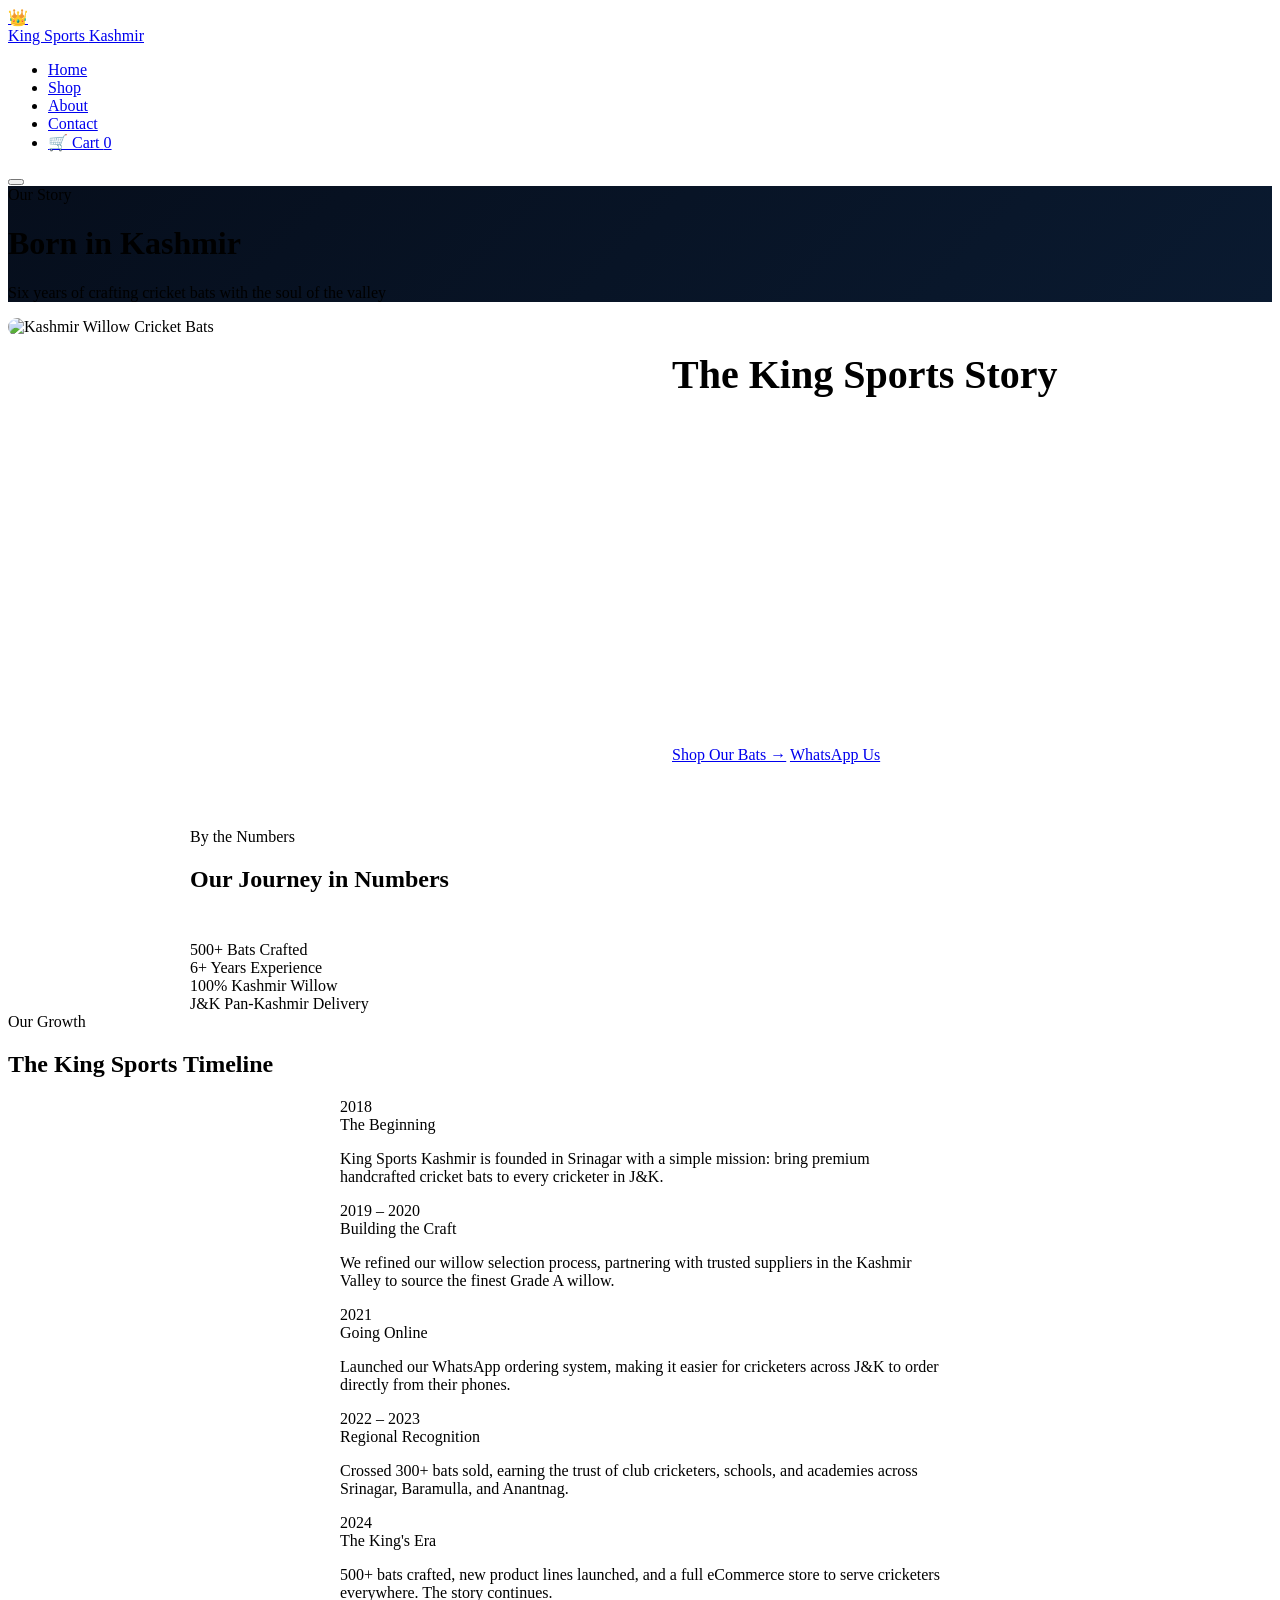
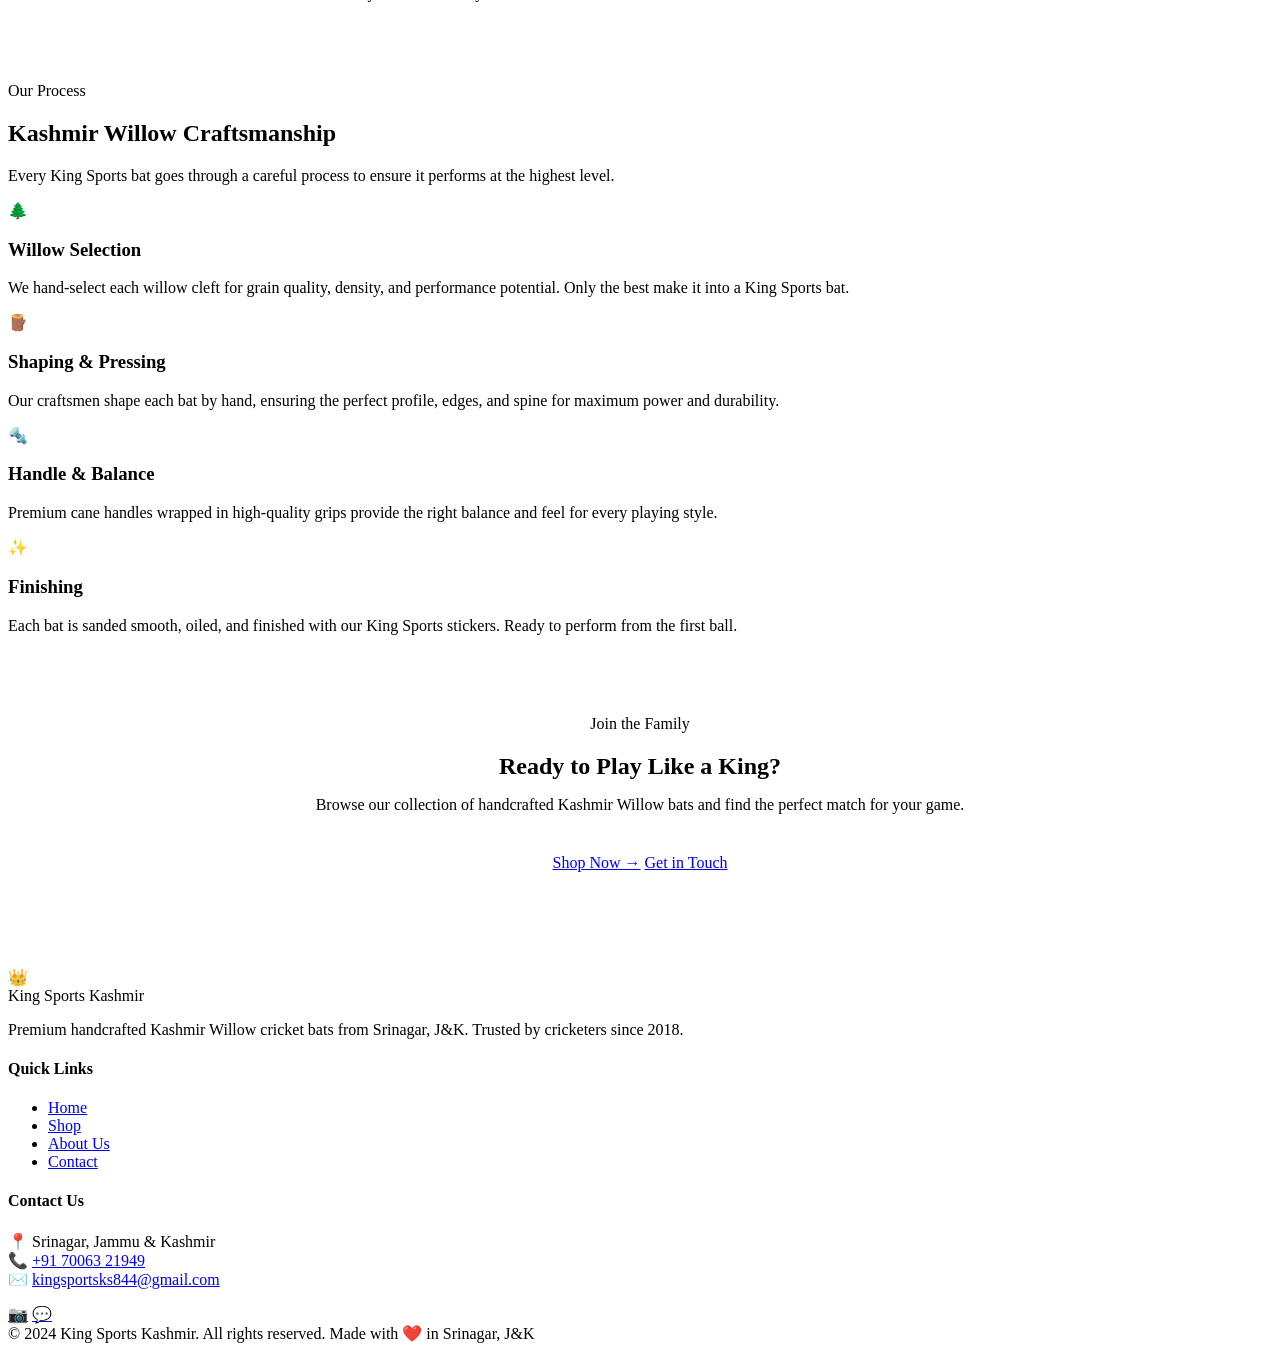
==== about.html @ 812e4dcb "Add files via upload" ====
<!DOCTYPE html>
<html lang="en">
<head>
  <meta charset="UTF-8">
  <meta name="viewport" content="width=device-width, initial-scale=1.0">
  <title>About Us – King Sports Kashmir | Our Story Since 2018</title>
  <meta name="description" content="The story of King Sports Kashmir – crafting premium Kashmir Willow cricket bats from Srinagar since 2018. Learn about our heritage, craftsmanship and passion.">
  <meta name="keywords" content="King Sports Kashmir story, Kashmir willow cricket bats, Srinagar cricket brand, cricket bat manufacturer J&K">
  <link rel="stylesheet" href="css/style.css">
  <style>
    .about-grid {
      display: grid;
      grid-template-columns: 1fr 1fr;
      gap: 4rem;
      align-items: start;
    }
    .about-image {
      border-radius: 20px;
      overflow: hidden;
      position: relative;
    }
    .about-image img {
      width: 100%;
      height: 450px;
      object-fit: cover;
    }
    .about-image-badge {
      position: absolute;
      bottom: 2rem; left: 2rem;
      background: rgba(11,22,40,0.92);
      border: 1px solid var(--border);
      border-radius: 12px;
      padding: 1rem 1.5rem;
      backdrop-filter: blur(10px);
    }
    .about-text h2 {
      font-family: 'Playfair Display', serif;
      font-size: 2.5rem;
      font-weight: 700;
      line-height: 1.2;
      margin-bottom: 1.5rem;
    }
    .about-text p {
      color: rgba(255,255,255,0.75);
      line-height: 1.8;
      font-size: 0.97rem;
      margin-bottom: 1.25rem;
    }
    @media (max-width: 768px) {
      .about-grid { grid-template-columns: 1fr; gap: 2rem; }
      .about-image img { height: 280px; }
    }
  </style>
  <script type="application/ld+json">
  {"@context":"https://schema.org","@type":"Organization","name":"King Sports Kashmir","foundingDate":"2018","address":{"@type":"PostalAddress","addressLocality":"Srinagar","addressRegion":"Jammu & Kashmir","addressCountry":"IN"},"telephone":"+917006321949","email":"kingsportsks844@gmail.com","sameAs":["https://instagram.com/kingsports_ks"]}
  </script>
</head>
<body>

<nav class="navbar scrolled">
  <a href="index.html" class="nav-brand">
    <div class="brand-crown">👑</div>
    <div class="brand-name">King Sports <span>Kashmir</span></div>
  </a>
  <ul class="nav-links" id="navLinks">
    <li><a href="index.html">Home</a></li>
    <li><a href="shop.html">Shop</a></li>
    <li><a href="about.html" class="active">About</a></li>
    <li><a href="contact.html">Contact</a></li>
    <li><a href="cart.html" class="nav-cart">🛒 Cart <span class="cart-count" id="cartCount">0</span></a></li>
  </ul>
  <button class="menu-toggle" id="menuToggle"><span></span><span></span><span></span></button>
</nav>

<div class="page-hero" style="background: linear-gradient(135deg, #060e1c, #0a1a30)">
  <span class="section-label">Our Story</span>
  <h1>Born in <span style="color:var(--gold)">Kashmir</span></h1>
  <p>Six years of crafting cricket bats with the soul of the valley</p>
</div>

<!-- MAIN STORY -->
<section class="section">
  <div class="about-grid">
    <div class="about-image">
      <img src="https://images.unsplash.com/photo-1540747913346-19e32dc3e97e?w=800&q=80" alt="Kashmir Willow Cricket Bats">
      <div class="about-image-badge">
        <span class="hero-stat-num" style="font-family:'Playfair Display',serif;font-size:1.6rem;color:var(--gold);display:block">2018</span>
        <span style="font-size:0.78rem;color:var(--muted);text-transform:uppercase;letter-spacing:0.05em">Est. in Srinagar</span>
      </div>
    </div>
    <div class="about-text">
      <h2>The <span style="color:var(--gold)">King Sports</span> Story</h2>
      <p>King Sports Kashmir was born in 2018 in the heart of Srinagar, Jammu & Kashmir. What started as a passion for cricket and a deep respect for Kashmir's rich willow tradition has grown into one of the most trusted cricket bat brands in the region.</p>
      <p>Our founder, growing up in Srinagar, watched the valley's legendary willow craftsmen pour their skill into every bat. That heritage inspired King Sports Kashmir — a brand that honors the artistry of Kashmir while delivering bats that perform at the highest level.</p>
      <p>We believe every cricketer, from the gully to the ground, deserves a bat that feels alive in their hands. That's why we source only the finest Kashmir Willow, shape it with traditional techniques, and finish each bat with meticulous care.</p>
      <div class="hero-actions" style="margin-top:2rem">
        <a href="shop.html" class="btn-primary">Shop Our Bats →</a>
        <a href="https://wa.me/917006321949" target="_blank" class="btn-outline">WhatsApp Us</a>
      </div>
    </div>
  </div>
</section>

<!-- STATS -->
<div class="section-divider">
  <div style="max-width:900px;margin:0 auto;padding:4rem 2rem 0">
    <div class="section-header" style="margin-bottom:3rem">
      <span class="section-label">By the Numbers</span>
      <h2 class="section-title">Our Journey in Numbers</h2>
    </div>
    <div class="stats-row">
      <div class="stat-box">
        <span class="stat-num">500+</span>
        <span class="stat-label">Bats Crafted</span>
      </div>
      <div class="stat-box">
        <span class="stat-num">6+</span>
        <span class="stat-label">Years Experience</span>
      </div>
      <div class="stat-box">
        <span class="stat-num">100%</span>
        <span class="stat-label">Kashmir Willow</span>
      </div>
      <div class="stat-box">
        <span class="stat-num">J&K</span>
        <span class="stat-label">Pan-Kashmir Delivery</span>
      </div>
    </div>
  </div>
</div>

<!-- TIMELINE -->
<section class="section">
  <div class="section-header">
    <span class="section-label">Our Growth</span>
    <h2 class="section-title">The King Sports Timeline</h2>
  </div>
  <div style="max-width:600px; margin:0 auto">
    <div class="timeline">
      <div class="timeline-item">
        <div class="timeline-dot"></div>
        <div class="timeline-year">2018</div>
        <div class="timeline-title">The Beginning</div>
        <p class="timeline-text">King Sports Kashmir is founded in Srinagar with a simple mission: bring premium handcrafted cricket bats to every cricketer in J&K.</p>
      </div>
      <div class="timeline-item">
        <div class="timeline-dot"></div>
        <div class="timeline-year">2019 – 2020</div>
        <div class="timeline-title">Building the Craft</div>
        <p class="timeline-text">We refined our willow selection process, partnering with trusted suppliers in the Kashmir Valley to source the finest Grade A willow.</p>
      </div>
      <div class="timeline-item">
        <div class="timeline-dot"></div>
        <div class="timeline-year">2021</div>
        <div class="timeline-title">Going Online</div>
        <p class="timeline-text">Launched our WhatsApp ordering system, making it easier for cricketers across J&K to order directly from their phones.</p>
      </div>
      <div class="timeline-item">
        <div class="timeline-dot"></div>
        <div class="timeline-year">2022 – 2023</div>
        <div class="timeline-title">Regional Recognition</div>
        <p class="timeline-text">Crossed 300+ bats sold, earning the trust of club cricketers, schools, and academies across Srinagar, Baramulla, and Anantnag.</p>
      </div>
      <div class="timeline-item">
        <div class="timeline-dot"></div>
        <div class="timeline-year">2024</div>
        <div class="timeline-title">The King's Era</div>
        <p class="timeline-text">500+ bats crafted, new product lines launched, and a full eCommerce store to serve cricketers everywhere. The story continues.</p>
      </div>
    </div>
  </div>
</section>

<!-- CRAFTSMANSHIP -->
<div class="section-divider">
  <div class="section" style="padding-top:4rem;padding-bottom:4rem">
    <div class="section-header">
      <span class="section-label">Our Process</span>
      <h2 class="section-title">Kashmir Willow Craftsmanship</h2>
      <p class="section-desc">Every King Sports bat goes through a careful process to ensure it performs at the highest level.</p>
    </div>
    <div class="features-grid">
      <div class="feature-card">
        <div class="feature-icon">🌲</div>
        <h3 class="feature-title">Willow Selection</h3>
        <p class="feature-text">We hand-select each willow cleft for grain quality, density, and performance potential. Only the best make it into a King Sports bat.</p>
      </div>
      <div class="feature-card">
        <div class="feature-icon">🪵</div>
        <h3 class="feature-title">Shaping & Pressing</h3>
        <p class="feature-text">Our craftsmen shape each bat by hand, ensuring the perfect profile, edges, and spine for maximum power and durability.</p>
      </div>
      <div class="feature-card">
        <div class="feature-icon">🔩</div>
        <h3 class="feature-title">Handle & Balance</h3>
        <p class="feature-text">Premium cane handles wrapped in high-quality grips provide the right balance and feel for every playing style.</p>
      </div>
      <div class="feature-card">
        <div class="feature-icon">✨</div>
        <h3 class="feature-title">Finishing</h3>
        <p class="feature-text">Each bat is sanded smooth, oiled, and finished with our King Sports stickers. Ready to perform from the first ball.</p>
      </div>
    </div>
  </div>
</div>

<!-- CTA -->
<section class="section" style="text-align:center;padding-bottom:6rem">
  <span class="section-label">Join the Family</span>
  <h2 class="section-title" style="margin-bottom:1rem">Ready to Play Like a King?</h2>
  <p class="section-desc" style="margin-bottom:2.5rem">Browse our collection of handcrafted Kashmir Willow bats and find the perfect match for your game.</p>
  <div class="hero-actions" style="justify-content:center">
    <a href="shop.html" class="btn-primary">Shop Now →</a>
    <a href="contact.html" class="btn-outline">Get in Touch</a>
  </div>
</section>

<footer>
  <div class="footer-grid">
    <div>
      <div class="nav-brand"><div class="brand-crown">👑</div><div class="brand-name">King Sports <span>Kashmir</span></div></div>
      <p class="footer-brand-desc">Premium handcrafted Kashmir Willow cricket bats from Srinagar, J&K. Trusted by cricketers since 2018.</p>
    </div>
    <div>
      <h4 class="footer-heading">Quick Links</h4>
      <ul class="footer-links">
        <li><a href="index.html">Home</a></li>
        <li><a href="shop.html">Shop</a></li>
        <li><a href="about.html">About Us</a></li>
        <li><a href="contact.html">Contact</a></li>
      </ul>
    </div>
    <div>
      <h4 class="footer-heading">Contact Us</h4>
      <div class="footer-contact-item">📍 Srinagar, Jammu & Kashmir</div>
      <div class="footer-contact-item">📞 <a href="tel:+917006321949">+91 70063 21949</a></div>
      <div class="footer-contact-item">✉️ <a href="mailto:kingsportsks844@gmail.com">kingsportsks844@gmail.com</a></div>
      <div class="footer-social" style="margin-top:1rem">
        <a href="https://instagram.com/kingsports_ks" target="_blank" class="social-link">📷</a>
        <a href="https://wa.me/917006321949" target="_blank" class="social-link">💬</a>
      </div>
    </div>
  </div>
  <div class="footer-bottom">
    <span>© 2024 King Sports Kashmir. All rights reserved.</span>
    <span>Made with ❤️ in Srinagar, J&K</span>
  </div>
</footer>

<script type="module">
import { updateCartCount } from './js/utils.js';
updateCartCount();
document.getElementById('menuToggle')?.addEventListener('click', () => {
  document.getElementById('navLinks')?.classList.toggle('open');
});
window.addEventListener('scroll', () => {
  document.querySelector('.navbar')?.classList.toggle('scrolled', window.scrollY > 50);
});
</script>
</body>
</html>
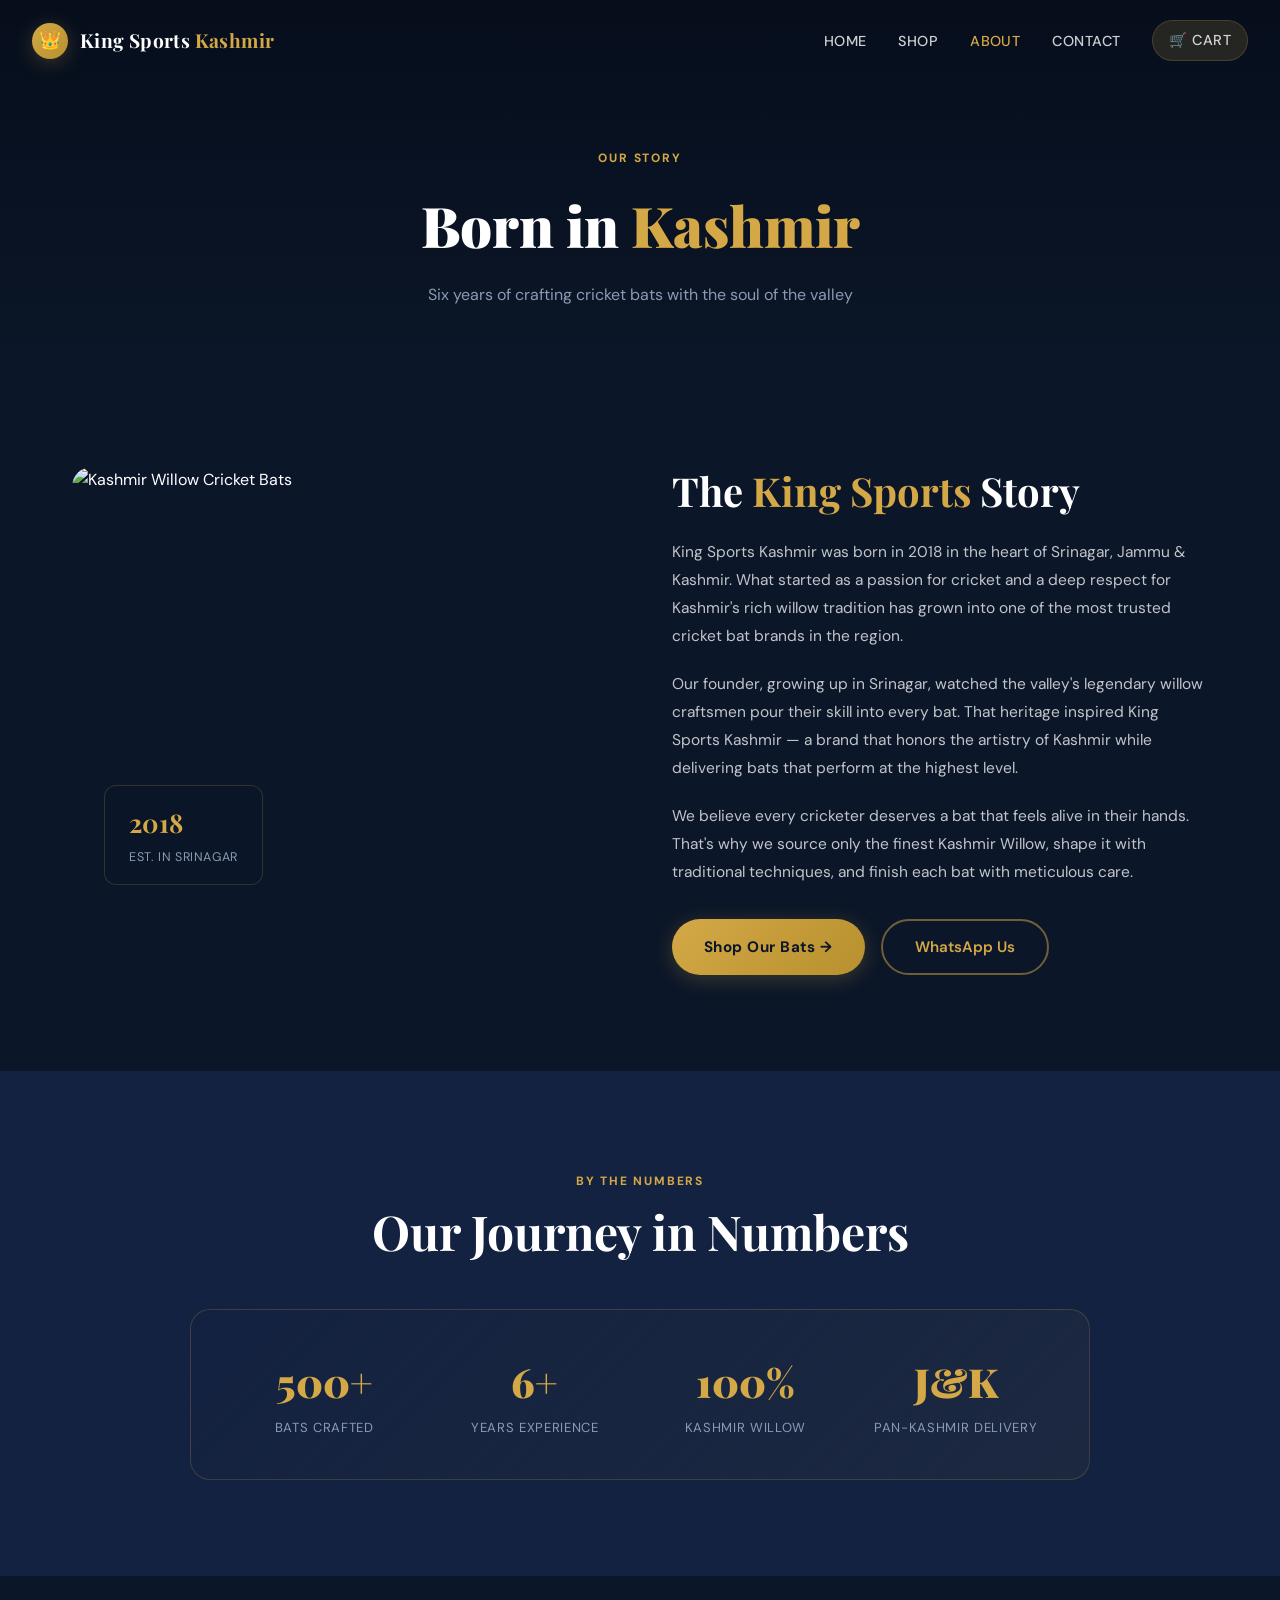
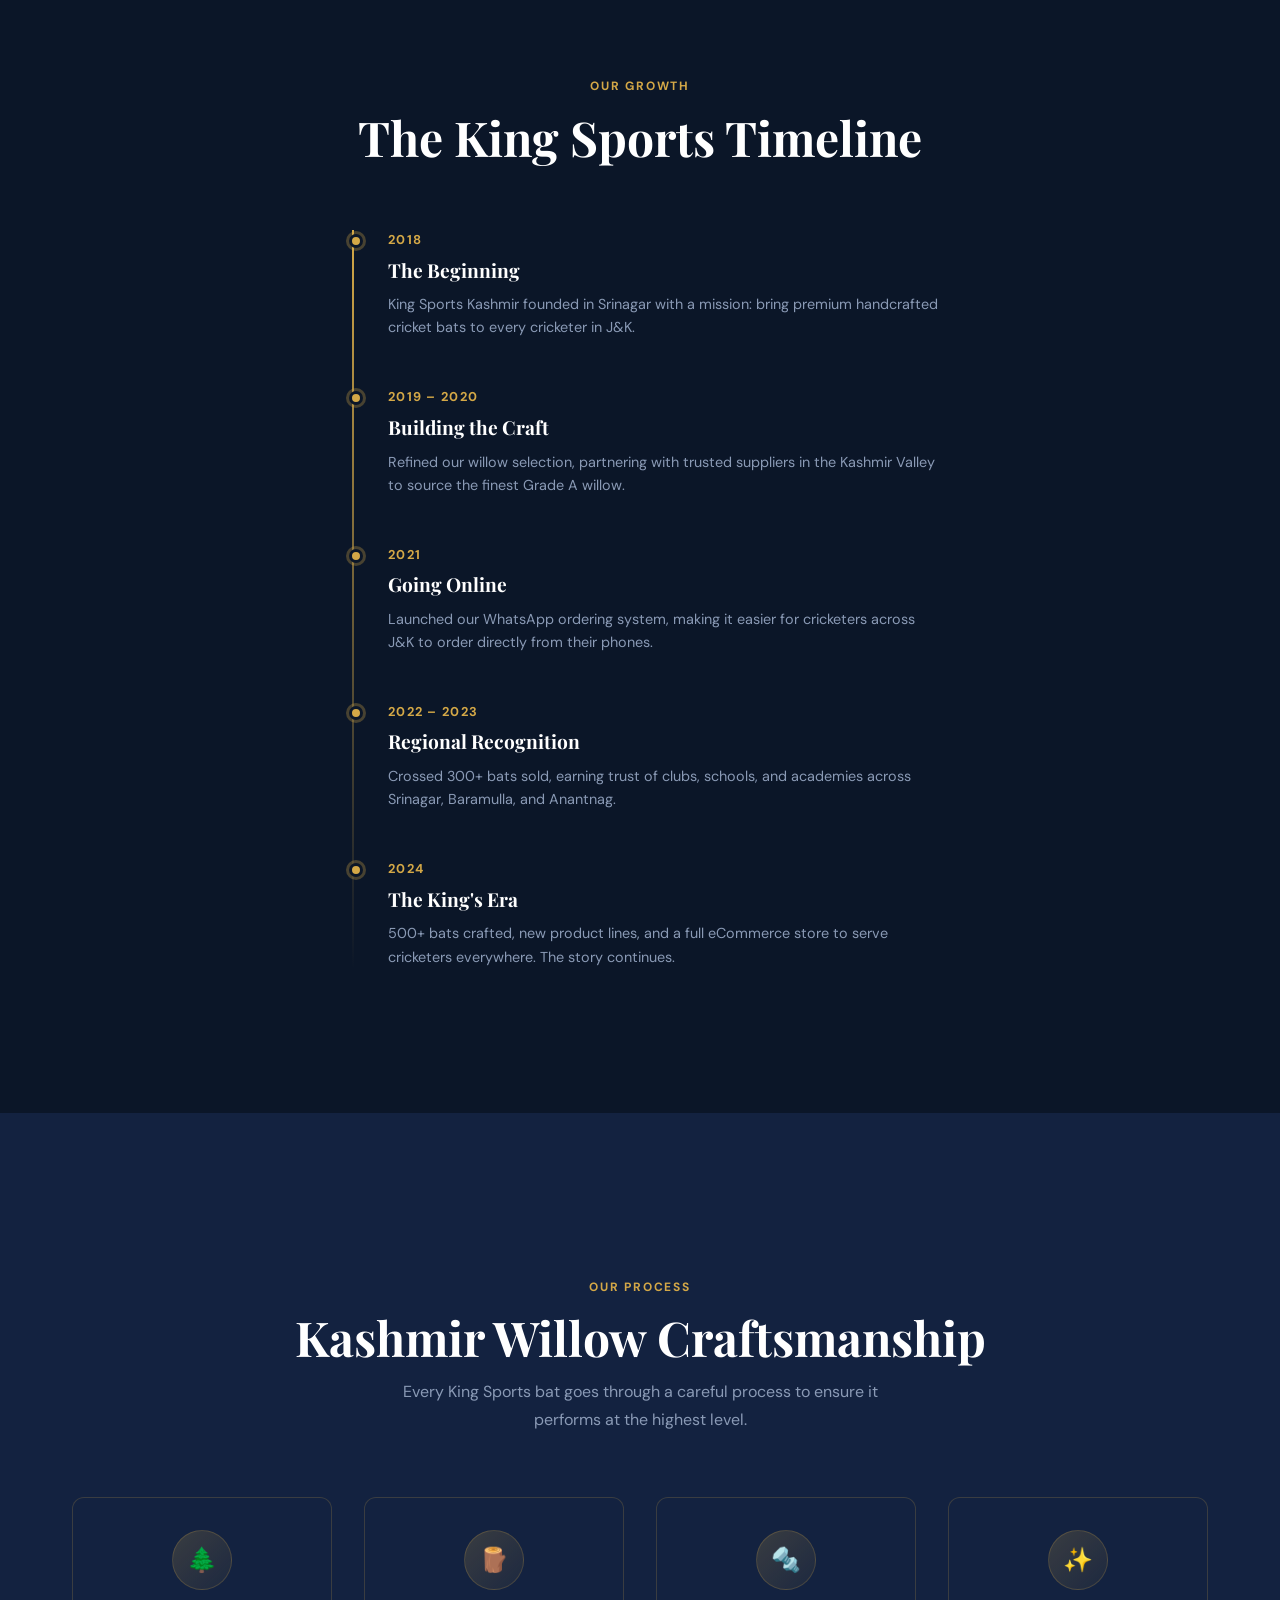
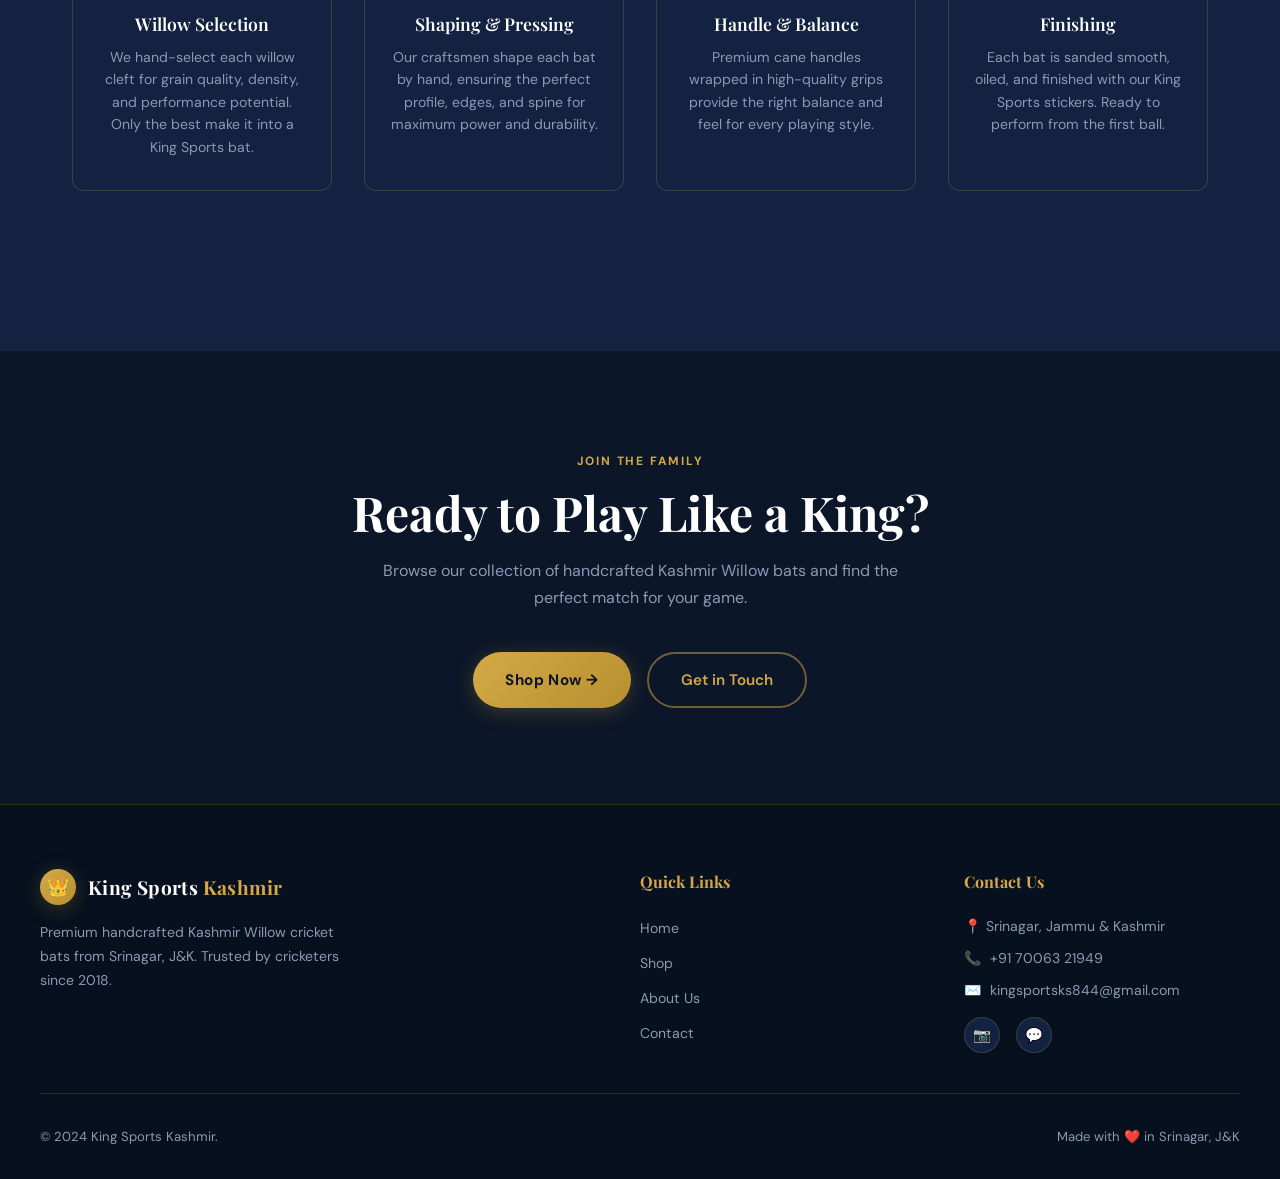
==== commit b73cd3b7: "Add files via upload" ====
--- a/about.html
+++ b/about.html
@@ -1,63 +1,16 @@
 <!DOCTYPE html>
 <html lang="en">
 <head>
-  <meta charset="UTF-8">
-  <meta name="viewport" content="width=device-width, initial-scale=1.0">
-  <title>About Us – King Sports Kashmir | Our Story Since 2018</title>
-  <meta name="description" content="The story of King Sports Kashmir – crafting premium Kashmir Willow cricket bats from Srinagar since 2018. Learn about our heritage, craftsmanship and passion.">
-  <meta name="keywords" content="King Sports Kashmir story, Kashmir willow cricket bats, Srinagar cricket brand, cricket bat manufacturer J&K">
-  <link rel="stylesheet" href="css/style.css">
-  <style>
-    .about-grid {
-      display: grid;
-      grid-template-columns: 1fr 1fr;
-      gap: 4rem;
-      align-items: start;
-    }
-    .about-image {
-      border-radius: 20px;
-      overflow: hidden;
-      position: relative;
-    }
-    .about-image img {
-      width: 100%;
-      height: 450px;
-      object-fit: cover;
-    }
-    .about-image-badge {
-      position: absolute;
-      bottom: 2rem; left: 2rem;
-      background: rgba(11,22,40,0.92);
-      border: 1px solid var(--border);
-      border-radius: 12px;
-      padding: 1rem 1.5rem;
-      backdrop-filter: blur(10px);
-    }
-    .about-text h2 {
-      font-family: 'Playfair Display', serif;
-      font-size: 2.5rem;
-      font-weight: 700;
-      line-height: 1.2;
-      margin-bottom: 1.5rem;
-    }
-    .about-text p {
-      color: rgba(255,255,255,0.75);
-      line-height: 1.8;
-      font-size: 0.97rem;
-      margin-bottom: 1.25rem;
-    }
-    @media (max-width: 768px) {
-      .about-grid { grid-template-columns: 1fr; gap: 2rem; }
-      .about-image img { height: 280px; }
-    }
-  </style>
-  <script type="application/ld+json">
-  {"@context":"https://schema.org","@type":"Organization","name":"King Sports Kashmir","foundingDate":"2018","address":{"@type":"PostalAddress","addressLocality":"Srinagar","addressRegion":"Jammu & Kashmir","addressCountry":"IN"},"telephone":"+917006321949","email":"kingsportsks844@gmail.com","sameAs":["https://instagram.com/kingsports_ks"]}
-  </script>
+<meta charset="UTF-8">
+<meta name="viewport" content="width=device-width,initial-scale=1.0">
+<title>About Us – King Sports Kashmir | Our Story Since 2018</title>
+<meta name="description" content="The story of King Sports Kashmir – crafting premium Kashmir Willow cricket bats from Srinagar since 2018.">
+<meta name="keywords" content="King Sports Kashmir story, Kashmir willow cricket bats, Srinagar cricket brand">
+<link rel="stylesheet" href="style.css">
 </head>
 <body>
 
-<nav class="navbar scrolled">
+<nav class="navbar scrolled" id="navbar">
   <a href="index.html" class="nav-brand">
     <div class="brand-crown">👑</div>
     <div class="brand-name">King Sports <span>Kashmir</span></div>
@@ -67,12 +20,12 @@
     <li><a href="shop.html">Shop</a></li>
     <li><a href="about.html" class="active">About</a></li>
     <li><a href="contact.html">Contact</a></li>
-    <li><a href="cart.html" class="nav-cart">🛒 Cart <span class="cart-count" id="cartCount">0</span></a></li>
+    <li><a href="cart.html" class="nav-cart">🛒 Cart<span class="cart-count" id="cartCount"></span></a></li>
   </ul>
   <button class="menu-toggle" id="menuToggle"><span></span><span></span><span></span></button>
 </nav>
 
-<div class="page-hero" style="background: linear-gradient(135deg, #060e1c, #0a1a30)">
+<div class="page-hero">
   <span class="section-label">Our Story</span>
   <h1>Born in <span style="color:var(--gold)">Kashmir</span></h1>
   <p>Six years of crafting cricket bats with the soul of the valley</p>
@@ -83,16 +36,16 @@
   <div class="about-grid">
     <div class="about-image">
       <img src="https://images.unsplash.com/photo-1540747913346-19e32dc3e97e?w=800&q=80" alt="Kashmir Willow Cricket Bats">
-      <div class="about-image-badge">
-        <span class="hero-stat-num" style="font-family:'Playfair Display',serif;font-size:1.6rem;color:var(--gold);display:block">2018</span>
-        <span style="font-size:0.78rem;color:var(--muted);text-transform:uppercase;letter-spacing:0.05em">Est. in Srinagar</span>
+      <div style="position:absolute;bottom:2rem;left:2rem;background:rgba(11,22,40,.92);border:1px solid var(--border);border-radius:12px;padding:1rem 1.5rem;backdrop-filter:blur(10px)">
+        <span style="font-family:'Playfair Display',serif;font-size:1.6rem;color:var(--gold);display:block;font-weight:700">2018</span>
+        <span style="font-size:.78rem;color:var(--muted);text-transform:uppercase;letter-spacing:.05em">Est. in Srinagar</span>
       </div>
     </div>
     <div class="about-text">
       <h2>The <span style="color:var(--gold)">King Sports</span> Story</h2>
       <p>King Sports Kashmir was born in 2018 in the heart of Srinagar, Jammu & Kashmir. What started as a passion for cricket and a deep respect for Kashmir's rich willow tradition has grown into one of the most trusted cricket bat brands in the region.</p>
       <p>Our founder, growing up in Srinagar, watched the valley's legendary willow craftsmen pour their skill into every bat. That heritage inspired King Sports Kashmir — a brand that honors the artistry of Kashmir while delivering bats that perform at the highest level.</p>
-      <p>We believe every cricketer, from the gully to the ground, deserves a bat that feels alive in their hands. That's why we source only the finest Kashmir Willow, shape it with traditional techniques, and finish each bat with meticulous care.</p>
+      <p>We believe every cricketer deserves a bat that feels alive in their hands. That's why we source only the finest Kashmir Willow, shape it with traditional techniques, and finish each bat with meticulous care.</p>
       <div class="hero-actions" style="margin-top:2rem">
         <a href="shop.html" class="btn-primary">Shop Our Bats →</a>
         <a href="https://wa.me/917006321949" target="_blank" class="btn-outline">WhatsApp Us</a>
@@ -103,103 +56,40 @@
 
 <!-- STATS -->
 <div class="section-divider">
-  <div style="max-width:900px;margin:0 auto;padding:4rem 2rem 0">
-    <div class="section-header" style="margin-bottom:3rem">
-      <span class="section-label">By the Numbers</span>
-      <h2 class="section-title">Our Journey in Numbers</h2>
-    </div>
+  <div style="max-width:900px;margin:0 auto">
+    <div class="section-header" style="margin-bottom:3rem"><span class="section-label">By the Numbers</span><h2 class="section-title">Our Journey in Numbers</h2></div>
     <div class="stats-row">
-      <div class="stat-box">
-        <span class="stat-num">500+</span>
-        <span class="stat-label">Bats Crafted</span>
-      </div>
-      <div class="stat-box">
-        <span class="stat-num">6+</span>
-        <span class="stat-label">Years Experience</span>
-      </div>
-      <div class="stat-box">
-        <span class="stat-num">100%</span>
-        <span class="stat-label">Kashmir Willow</span>
-      </div>
-      <div class="stat-box">
-        <span class="stat-num">J&K</span>
-        <span class="stat-label">Pan-Kashmir Delivery</span>
-      </div>
+      <div class="stat-box"><span class="stat-num">500+</span><span class="stat-label">Bats Crafted</span></div>
+      <div class="stat-box"><span class="stat-num">6+</span><span class="stat-label">Years Experience</span></div>
+      <div class="stat-box"><span class="stat-num">100%</span><span class="stat-label">Kashmir Willow</span></div>
+      <div class="stat-box"><span class="stat-num">J&K</span><span class="stat-label">Pan-Kashmir Delivery</span></div>
     </div>
   </div>
 </div>
 
 <!-- TIMELINE -->
 <section class="section">
-  <div class="section-header">
-    <span class="section-label">Our Growth</span>
-    <h2 class="section-title">The King Sports Timeline</h2>
-  </div>
-  <div style="max-width:600px; margin:0 auto">
+  <div class="section-header"><span class="section-label">Our Growth</span><h2 class="section-title">The King Sports Timeline</h2></div>
+  <div style="max-width:600px;margin:0 auto">
     <div class="timeline">
-      <div class="timeline-item">
-        <div class="timeline-dot"></div>
-        <div class="timeline-year">2018</div>
-        <div class="timeline-title">The Beginning</div>
-        <p class="timeline-text">King Sports Kashmir is founded in Srinagar with a simple mission: bring premium handcrafted cricket bats to every cricketer in J&K.</p>
-      </div>
-      <div class="timeline-item">
-        <div class="timeline-dot"></div>
-        <div class="timeline-year">2019 – 2020</div>
-        <div class="timeline-title">Building the Craft</div>
-        <p class="timeline-text">We refined our willow selection process, partnering with trusted suppliers in the Kashmir Valley to source the finest Grade A willow.</p>
-      </div>
-      <div class="timeline-item">
-        <div class="timeline-dot"></div>
-        <div class="timeline-year">2021</div>
-        <div class="timeline-title">Going Online</div>
-        <p class="timeline-text">Launched our WhatsApp ordering system, making it easier for cricketers across J&K to order directly from their phones.</p>
-      </div>
-      <div class="timeline-item">
-        <div class="timeline-dot"></div>
-        <div class="timeline-year">2022 – 2023</div>
-        <div class="timeline-title">Regional Recognition</div>
-        <p class="timeline-text">Crossed 300+ bats sold, earning the trust of club cricketers, schools, and academies across Srinagar, Baramulla, and Anantnag.</p>
-      </div>
-      <div class="timeline-item">
-        <div class="timeline-dot"></div>
-        <div class="timeline-year">2024</div>
-        <div class="timeline-title">The King's Era</div>
-        <p class="timeline-text">500+ bats crafted, new product lines launched, and a full eCommerce store to serve cricketers everywhere. The story continues.</p>
-      </div>
+      <div class="timeline-item"><div class="timeline-dot"></div><div class="timeline-year">2018</div><div class="timeline-title">The Beginning</div><p class="timeline-text">King Sports Kashmir founded in Srinagar with a mission: bring premium handcrafted cricket bats to every cricketer in J&K.</p></div>
+      <div class="timeline-item"><div class="timeline-dot"></div><div class="timeline-year">2019 – 2020</div><div class="timeline-title">Building the Craft</div><p class="timeline-text">Refined our willow selection, partnering with trusted suppliers in the Kashmir Valley to source the finest Grade A willow.</p></div>
+      <div class="timeline-item"><div class="timeline-dot"></div><div class="timeline-year">2021</div><div class="timeline-title">Going Online</div><p class="timeline-text">Launched our WhatsApp ordering system, making it easier for cricketers across J&K to order directly from their phones.</p></div>
+      <div class="timeline-item"><div class="timeline-dot"></div><div class="timeline-year">2022 – 2023</div><div class="timeline-title">Regional Recognition</div><p class="timeline-text">Crossed 300+ bats sold, earning trust of clubs, schools, and academies across Srinagar, Baramulla, and Anantnag.</p></div>
+      <div class="timeline-item"><div class="timeline-dot"></div><div class="timeline-year">2024</div><div class="timeline-title">The King's Era</div><p class="timeline-text">500+ bats crafted, new product lines, and a full eCommerce store to serve cricketers everywhere. The story continues.</p></div>
     </div>
   </div>
 </section>
 
 <!-- CRAFTSMANSHIP -->
 <div class="section-divider">
-  <div class="section" style="padding-top:4rem;padding-bottom:4rem">
-    <div class="section-header">
-      <span class="section-label">Our Process</span>
-      <h2 class="section-title">Kashmir Willow Craftsmanship</h2>
-      <p class="section-desc">Every King Sports bat goes through a careful process to ensure it performs at the highest level.</p>
-    </div>
+  <div style="max-width:1200px;margin:0 auto;padding:4rem 2rem">
+    <div class="section-header"><span class="section-label">Our Process</span><h2 class="section-title">Kashmir Willow Craftsmanship</h2><p class="section-desc">Every King Sports bat goes through a careful process to ensure it performs at the highest level.</p></div>
     <div class="features-grid">
-      <div class="feature-card">
-        <div class="feature-icon">🌲</div>
-        <h3 class="feature-title">Willow Selection</h3>
-        <p class="feature-text">We hand-select each willow cleft for grain quality, density, and performance potential. Only the best make it into a King Sports bat.</p>
-      </div>
-      <div class="feature-card">
-        <div class="feature-icon">🪵</div>
-        <h3 class="feature-title">Shaping & Pressing</h3>
-        <p class="feature-text">Our craftsmen shape each bat by hand, ensuring the perfect profile, edges, and spine for maximum power and durability.</p>
-      </div>
-      <div class="feature-card">
-        <div class="feature-icon">🔩</div>
-        <h3 class="feature-title">Handle & Balance</h3>
-        <p class="feature-text">Premium cane handles wrapped in high-quality grips provide the right balance and feel for every playing style.</p>
-      </div>
-      <div class="feature-card">
-        <div class="feature-icon">✨</div>
-        <h3 class="feature-title">Finishing</h3>
-        <p class="feature-text">Each bat is sanded smooth, oiled, and finished with our King Sports stickers. Ready to perform from the first ball.</p>
-      </div>
+      <div class="feature-card"><div class="feature-icon">🌲</div><h3 class="feature-title">Willow Selection</h3><p class="feature-text">We hand-select each willow cleft for grain quality, density, and performance potential. Only the best make it into a King Sports bat.</p></div>
+      <div class="feature-card"><div class="feature-icon">🪵</div><h3 class="feature-title">Shaping & Pressing</h3><p class="feature-text">Our craftsmen shape each bat by hand, ensuring the perfect profile, edges, and spine for maximum power and durability.</p></div>
+      <div class="feature-card"><div class="feature-icon">🔩</div><h3 class="feature-title">Handle & Balance</h3><p class="feature-text">Premium cane handles wrapped in high-quality grips provide the right balance and feel for every playing style.</p></div>
+      <div class="feature-card"><div class="feature-icon">✨</div><h3 class="feature-title">Finishing</h3><p class="feature-text">Each bat is sanded smooth, oiled, and finished with our King Sports stickers. Ready to perform from the first ball.</p></div>
     </div>
   </div>
 </div>
@@ -217,44 +107,22 @@
 
 <footer>
   <div class="footer-grid">
-    <div>
-      <div class="nav-brand"><div class="brand-crown">👑</div><div class="brand-name">King Sports <span>Kashmir</span></div></div>
-      <p class="footer-brand-desc">Premium handcrafted Kashmir Willow cricket bats from Srinagar, J&K. Trusted by cricketers since 2018.</p>
-    </div>
-    <div>
-      <h4 class="footer-heading">Quick Links</h4>
-      <ul class="footer-links">
-        <li><a href="index.html">Home</a></li>
-        <li><a href="shop.html">Shop</a></li>
-        <li><a href="about.html">About Us</a></li>
-        <li><a href="contact.html">Contact</a></li>
-      </ul>
-    </div>
-    <div>
-      <h4 class="footer-heading">Contact Us</h4>
-      <div class="footer-contact-item">📍 Srinagar, Jammu & Kashmir</div>
-      <div class="footer-contact-item">📞 <a href="tel:+917006321949">+91 70063 21949</a></div>
-      <div class="footer-contact-item">✉️ <a href="mailto:kingsportsks844@gmail.com">kingsportsks844@gmail.com</a></div>
-      <div class="footer-social" style="margin-top:1rem">
-        <a href="https://instagram.com/kingsports_ks" target="_blank" class="social-link">📷</a>
-        <a href="https://wa.me/917006321949" target="_blank" class="social-link">💬</a>
-      </div>
-    </div>
+    <div><div class="nav-brand"><div class="brand-crown">👑</div><div class="brand-name">King Sports <span>Kashmir</span></div></div><p class="footer-brand-desc">Premium handcrafted Kashmir Willow cricket bats from Srinagar, J&K. Trusted by cricketers since 2018.</p></div>
+    <div><h4 class="footer-heading">Quick Links</h4><ul class="footer-links"><li><a href="index.html">Home</a></li><li><a href="shop.html">Shop</a></li><li><a href="about.html">About Us</a></li><li><a href="contact.html">Contact</a></li></ul></div>
+    <div><h4 class="footer-heading">Contact Us</h4><div class="footer-contact-item">📍 Srinagar, Jammu & Kashmir</div><div class="footer-contact-item">📞 <a href="tel:+917006321949">+91 70063 21949</a></div><div class="footer-contact-item">✉️ <a href="mailto:kingsportsks844@gmail.com">kingsportsks844@gmail.com</a></div><div class="footer-social" style="margin-top:1rem"><a href="https://instagram.com/kingsports_ks" target="_blank" class="social-link">📷</a><a href="https://wa.me/917006321949" target="_blank" class="social-link">💬</a></div></div>
   </div>
-  <div class="footer-bottom">
-    <span>© 2024 King Sports Kashmir. All rights reserved.</span>
-    <span>Made with ❤️ in Srinagar, J&K</span>
-  </div>
+  <div class="footer-bottom"><span>© 2024 King Sports Kashmir.</span><span>Made with ❤️ in Srinagar, J&K</span></div>
 </footer>
 
-<script type="module">
-import { updateCartCount } from './js/utils.js';
-updateCartCount();
-document.getElementById('menuToggle')?.addEventListener('click', () => {
-  document.getElementById('navLinks')?.classList.toggle('open');
-});
-window.addEventListener('scroll', () => {
-  document.querySelector('.navbar')?.classList.toggle('scrolled', window.scrollY > 50);
+<script>
+function updateCount(){
+  const n=(()=>{try{return JSON.parse(localStorage.getItem('ksk_cart')||'[]');}catch{return[];}})().reduce((s,i)=>s+(i.qty||0),0);
+  document.querySelectorAll('.cart-count').forEach(el=>{el.textContent=n||'';el.style.display=n>0?'flex':'none';});
+}
+document.addEventListener('DOMContentLoaded',()=>{
+  updateCount();
+  document.getElementById('menuToggle').onclick=()=>document.getElementById('navLinks').classList.toggle('open');
+  window.addEventListener('scroll',()=>document.getElementById('navbar').classList.toggle('scrolled',scrollY>50));
 });
 </script>
 </body>
--- a/style.css
+++ b/style.css
@@ -0,0 +1,232 @@
+@import url('https://fonts.googleapis.com/css2?family=Playfair+Display:wght@400;600;700;900&family=DM+Sans:wght@300;400;500;600&display=swap');
+
+:root {
+  --navy: #0B1628;
+  --navy-light: #132240;
+  --navy-mid: #1a3055;
+  --gold: #D4A847;
+  --gold-light: #e8c46a;
+  --gold-dark: #b8902e;
+  --white: #ffffff;
+  --muted: #8a9ab5;
+  --border: rgba(212,168,71,0.2);
+  --shadow: 0 4px 30px rgba(0,0,0,0.3);
+  --shadow-gold: 0 4px 20px rgba(212,168,71,0.25);
+  --radius: 12px;
+  --radius-lg: 20px;
+}
+
+*,*::before,*::after{box-sizing:border-box;margin:0;padding:0}
+html{scroll-behavior:smooth}
+body{font-family:'DM Sans',sans-serif;background:var(--navy);color:var(--white);line-height:1.6;overflow-x:hidden}
+img{max-width:100%;display:block}
+a{text-decoration:none;color:inherit}
+button{cursor:pointer;border:none;background:none;font-family:inherit}
+
+/* NAV */
+.navbar{position:fixed;top:0;left:0;right:0;z-index:1000;padding:1.25rem 2rem;display:flex;align-items:center;justify-content:space-between;transition:all 0.3s}
+.navbar.scrolled{background:rgba(11,22,40,0.97);backdrop-filter:blur(12px);padding:.85rem 2rem;border-bottom:1px solid var(--border);box-shadow:0 4px 30px rgba(0,0,0,.5)}
+.nav-brand{display:flex;align-items:center;gap:.75rem}
+.brand-crown{width:36px;height:36px;background:linear-gradient(135deg,var(--gold),var(--gold-dark));border-radius:50%;display:flex;align-items:center;justify-content:center;font-size:1.1rem;box-shadow:var(--shadow-gold);flex-shrink:0}
+.brand-name{font-family:'Playfair Display',serif;font-size:1.2rem;font-weight:700;color:var(--white);letter-spacing:.02em}
+.brand-name span{color:var(--gold)}
+.nav-links{display:flex;align-items:center;gap:2rem;list-style:none}
+.nav-links a{font-size:.9rem;font-weight:500;color:rgba(255,255,255,.8);transition:color .2s;letter-spacing:.03em;text-transform:uppercase}
+.nav-links a:hover,.nav-links a.active{color:var(--gold)}
+.nav-cart{position:relative;display:flex;align-items:center;gap:.4rem;background:rgba(212,168,71,.15);border:1px solid var(--border);padding:.5rem 1rem;border-radius:50px;font-size:.88rem;font-weight:600;color:var(--gold);transition:all .2s}
+.nav-cart:hover{background:var(--gold);color:var(--navy);border-color:var(--gold)}
+.cart-count{position:absolute;top:-6px;right:-6px;background:#e74c3c;color:#fff;width:18px;height:18px;border-radius:50%;font-size:.65rem;font-weight:700;display:none;align-items:center;justify-content:center}
+.menu-toggle{display:none;flex-direction:column;gap:5px;padding:.5rem}
+.menu-toggle span{width:24px;height:2px;background:var(--gold);border-radius:2px;transition:.3s}
+
+/* HERO */
+.hero{min-height:100vh;display:flex;align-items:center;position:relative;overflow:hidden;background:linear-gradient(135deg,#060e1c 0%,#0B1628 40%,#102035 100%)}
+.hero-bg{position:absolute;inset:0;background-image:url('https://images.unsplash.com/photo-1540747913346-19e32dc3e97e?w=1600&q=80');background-size:cover;background-position:center;opacity:.08}
+.hero-pattern{position:absolute;inset:0;background-image:radial-gradient(circle at 20% 50%,rgba(212,168,71,.06) 0%,transparent 50%),radial-gradient(circle at 80% 20%,rgba(212,168,71,.04) 0%,transparent 40%)}
+.hero-content{position:relative;z-index:2;max-width:700px;padding:0 2rem;margin-left:max(2rem,calc((100vw - 1200px)/2));animation:heroFadeIn 1s ease forwards}
+@keyframes heroFadeIn{from{opacity:0;transform:translateY(30px)}to{opacity:1;transform:translateY(0)}}
+.hero-badge{display:inline-flex;align-items:center;gap:.5rem;background:rgba(212,168,71,.12);border:1px solid rgba(212,168,71,.35);padding:.4rem 1rem;border-radius:50px;font-size:.8rem;font-weight:600;color:var(--gold);letter-spacing:.1em;text-transform:uppercase;margin-bottom:1.5rem}
+.hero-title{font-family:'Playfair Display',serif;font-size:clamp(3rem,6vw,5rem);font-weight:900;line-height:1.05;margin-bottom:1.5rem;color:var(--white)}
+.hero-title .gold{color:var(--gold)}
+.hero-subtitle{font-size:1.15rem;color:rgba(255,255,255,.7);max-width:520px;margin-bottom:2.5rem;line-height:1.7}
+.hero-actions{display:flex;gap:1rem;flex-wrap:wrap}
+.btn-primary{background:linear-gradient(135deg,var(--gold),var(--gold-dark));color:var(--navy);padding:.9rem 2rem;border-radius:50px;font-weight:700;font-size:.95rem;letter-spacing:.03em;box-shadow:var(--shadow-gold);transition:all .3s;display:inline-flex;align-items:center;gap:.5rem}
+.btn-primary:hover{transform:translateY(-2px);box-shadow:0 8px 30px rgba(212,168,71,.4)}
+.btn-outline{border:2px solid rgba(212,168,71,.5);color:var(--gold);padding:.88rem 2rem;border-radius:50px;font-weight:600;font-size:.95rem;transition:all .3s;display:inline-flex;align-items:center;gap:.5rem}
+.btn-outline:hover{background:rgba(212,168,71,.1);border-color:var(--gold)}
+.hero-stats{display:flex;gap:3rem;margin-top:3.5rem;padding-top:2.5rem;border-top:1px solid var(--border)}
+.hero-stat-num{font-family:'Playfair Display',serif;font-size:2rem;font-weight:700;color:var(--gold);display:block}
+.hero-stat-label{font-size:.8rem;color:var(--muted);text-transform:uppercase;letter-spacing:.05em}
+
+/* SECTIONS */
+.section{padding:6rem 2rem;max-width:1200px;margin:0 auto}
+.section-header{text-align:center;margin-bottom:4rem}
+.section-label{display:inline-block;font-size:.75rem;font-weight:700;letter-spacing:.15em;text-transform:uppercase;color:var(--gold);margin-bottom:.75rem}
+.section-title{font-family:'Playfair Display',serif;font-size:clamp(2rem,4vw,3rem);font-weight:700;color:var(--white);line-height:1.2}
+.section-desc{color:var(--muted);font-size:1rem;max-width:540px;margin:.75rem auto 0;line-height:1.7}
+.section-divider{background:var(--navy-light);padding:6rem 2rem}
+
+/* PRODUCT CARDS */
+.products-grid{display:grid;grid-template-columns:repeat(auto-fill,minmax(280px,1fr));gap:2rem}
+.product-card{background:var(--navy-light);border:1px solid var(--border);border-radius:var(--radius-lg);overflow:hidden;transition:all .35s;position:relative}
+.product-card:hover{transform:translateY(-6px);box-shadow:0 20px 50px rgba(0,0,0,.5),0 0 0 1px rgba(212,168,71,.3);border-color:rgba(212,168,71,.4)}
+.featured-badge{position:absolute;top:1rem;left:1rem;z-index:2;background:linear-gradient(135deg,var(--gold),var(--gold-dark));color:var(--navy);padding:.25rem .75rem;border-radius:50px;font-size:.72rem;font-weight:700;letter-spacing:.05em}
+.card-image{height:220px;overflow:hidden;background:var(--navy-mid)}
+.card-image img{width:100%;height:100%;object-fit:cover;transition:transform .5s}
+.product-card:hover .card-image img{transform:scale(1.06)}
+.card-body{padding:1.5rem}
+.card-category{font-size:.72rem;font-weight:600;letter-spacing:.1em;text-transform:uppercase;color:var(--gold)}
+.card-title{font-family:'Playfair Display',serif;font-size:1.2rem;font-weight:700;color:var(--white);margin:.4rem 0 .5rem}
+.card-desc{font-size:.85rem;color:var(--muted);line-height:1.5;margin-bottom:.75rem}
+.card-price{font-family:'Playfair Display',serif;font-size:1.5rem;font-weight:700;color:var(--gold);margin-bottom:.5rem}
+.card-stock{margin-bottom:1rem}
+.badge{display:inline-block;padding:.2rem .65rem;border-radius:50px;font-size:.72rem;font-weight:700;letter-spacing:.05em}
+.badge-stock{background:rgba(46,213,115,.15);color:#2ed573;border:1px solid rgba(46,213,115,.3)}
+.badge-low{background:rgba(255,165,0,.15);color:#ffa502;border:1px solid rgba(255,165,0,.3)}
+.badge-sold{background:rgba(231,76,60,.15);color:#e74c3c;border:1px solid rgba(231,76,60,.3)}
+.card-actions{display:flex;gap:.75rem}
+.btn-cart{flex:1;background:linear-gradient(135deg,var(--gold),var(--gold-dark));color:var(--navy);padding:.7rem 1rem;border-radius:8px;font-weight:700;font-size:.9rem;transition:all .3s}
+.btn-cart:hover:not(:disabled){transform:translateY(-1px);box-shadow:var(--shadow-gold)}
+.btn-cart:disabled{background:#2a3a52;color:var(--muted);cursor:not-allowed}
+.btn-wa{background:rgba(37,211,102,.15);border:1px solid rgba(37,211,102,.3);color:#25d366;padding:.7rem;border-radius:8px;display:flex;align-items:center;justify-content:center;transition:all .3s;min-width:44px}
+.btn-wa:hover{background:rgba(37,211,102,.25);transform:translateY(-1px)}
+
+/* FEATURES */
+.features-grid{display:grid;grid-template-columns:repeat(auto-fit,minmax(220px,1fr));gap:2rem}
+.feature-card{background:var(--navy-light);border:1px solid var(--border);border-radius:var(--radius);padding:2rem 1.5rem;text-align:center;transition:all .3s}
+.feature-card:hover{border-color:rgba(212,168,71,.4);transform:translateY(-4px);box-shadow:var(--shadow-gold)}
+.feature-icon{width:60px;height:60px;background:linear-gradient(135deg,rgba(212,168,71,.2),rgba(212,168,71,.05));border:1px solid var(--border);border-radius:50%;display:flex;align-items:center;justify-content:center;font-size:1.5rem;margin:0 auto 1.25rem}
+.feature-title{font-family:'Playfair Display',serif;font-size:1.1rem;font-weight:600;margin-bottom:.5rem}
+.feature-text{font-size:.88rem;color:var(--muted);line-height:1.6}
+
+/* TESTIMONIALS */
+.testimonials-grid{display:grid;grid-template-columns:repeat(auto-fit,minmax(280px,1fr));gap:1.5rem}
+.testimonial-card{background:var(--navy-light);border:1px solid var(--border);border-radius:var(--radius);padding:2rem;position:relative}
+.testimonial-card::before{content:'"';position:absolute;top:1rem;right:1.5rem;font-family:'Playfair Display',serif;font-size:4rem;color:rgba(212,168,71,.15);line-height:1}
+.testimonial-stars{color:var(--gold);font-size:.9rem;margin-bottom:1rem}
+.testimonial-text{color:rgba(255,255,255,.75);font-size:.95rem;line-height:1.7;margin-bottom:1.25rem;font-style:italic}
+.testimonial-author{font-weight:600;font-size:.9rem}
+.testimonial-location{font-size:.78rem;color:var(--gold)}
+
+/* WA CTA */
+.wa-cta{background:linear-gradient(135deg,#075e54,#128c7e);border-radius:var(--radius-lg);padding:3rem 2rem;text-align:center;position:relative;overflow:hidden;margin:0 2rem}
+.wa-cta h2{font-family:'Playfair Display',serif;font-size:2rem;font-weight:700;color:#fff;margin-bottom:.75rem;position:relative}
+.wa-cta p{color:rgba(255,255,255,.85);margin-bottom:1.75rem;position:relative}
+.btn-wa-lg{display:inline-flex;align-items:center;gap:.75rem;background:#fff;color:#075e54;padding:.9rem 2rem;border-radius:50px;font-weight:700;font-size:1rem;transition:all .3s;position:relative}
+.btn-wa-lg:hover{transform:translateY(-2px);box-shadow:0 8px 20px rgba(0,0,0,.3)}
+
+/* FILTERS */
+.shop-filters{display:flex;gap:1rem;margin-bottom:2rem;flex-wrap:wrap;align-items:center}
+.filter-search,.filter-select{background:var(--navy-light);border:1px solid var(--border);color:var(--white);padding:.7rem 1rem;border-radius:8px;font-size:.9rem;font-family:inherit;transition:border-color .2s}
+.filter-search{flex:1;min-width:200px}
+.filter-search:focus,.filter-select:focus{outline:none;border-color:var(--gold)}
+.filter-search::placeholder{color:var(--muted)}
+.filter-select{cursor:pointer}
+.filter-select option{background:var(--navy-light)}
+.product-count{color:var(--muted);font-size:.88rem;margin-left:auto}
+
+/* CART */
+.cart-layout{display:grid;grid-template-columns:1fr 360px;gap:2rem;align-items:start}
+.cart-item{display:flex;align-items:center;gap:1.25rem;padding:1.25rem;background:var(--navy-light);border:1px solid var(--border);border-radius:var(--radius);margin-bottom:1rem;transition:all .2s}
+.cart-item:hover{border-color:rgba(212,168,71,.3)}
+.cart-item-img{width:80px;height:80px;border-radius:8px;object-fit:cover;flex-shrink:0}
+.cart-item-info{flex:1}
+.cart-item-name{font-family:'Playfair Display',serif;font-weight:700;margin-bottom:.25rem}
+.cart-item-price{color:var(--gold);font-weight:600}
+.qty-controls{display:flex;align-items:center;gap:.5rem;margin-top:.5rem}
+.qty-btn{width:28px;height:28px;background:var(--navy-mid);border:1px solid var(--border);color:var(--white);border-radius:6px;display:flex;align-items:center;justify-content:center;font-size:1rem;font-weight:600;transition:all .2s}
+.qty-btn:hover{background:var(--gold);color:var(--navy);border-color:var(--gold)}
+.qty-btn:disabled{opacity:.4;cursor:not-allowed}
+.qty-num{width:30px;text-align:center;font-weight:600}
+.cart-item-remove{color:#e74c3c;font-size:1.2rem;padding:.4rem;transition:transform .2s}
+.cart-item-remove:hover{transform:scale(1.2)}
+.cart-summary-box{background:var(--navy-light);border:1px solid var(--border);border-radius:var(--radius-lg);padding:2rem;position:sticky;top:90px}
+.summary-title{font-family:'Playfair Display',serif;font-size:1.4rem;font-weight:700;margin-bottom:1.5rem;padding-bottom:1rem;border-bottom:1px solid var(--border)}
+.summary-row{display:flex;justify-content:space-between;margin-bottom:.75rem;font-size:.9rem;color:rgba(255,255,255,.8)}
+.summary-total{display:flex;justify-content:space-between;margin-top:1rem;padding-top:1rem;border-top:1px solid var(--border);font-size:1.1rem;font-weight:700}
+.summary-total-price{color:var(--gold);font-family:'Playfair Display',serif;font-size:1.4rem}
+.btn-checkout{width:100%;background:linear-gradient(135deg,#25d366,#128c7e);color:#fff;padding:1rem;border-radius:10px;font-weight:700;font-size:1rem;margin-top:1.5rem;display:flex;align-items:center;justify-content:center;gap:.5rem;transition:all .3s;cursor:pointer;border:none;font-family:inherit}
+.btn-checkout:hover{transform:translateY(-2px);box-shadow:0 8px 20px rgba(37,211,102,.3)}
+.empty-cart{text-align:center;padding:5rem 2rem}
+.empty-cart-icon{font-size:4rem;margin-bottom:1rem}
+.empty-cart h3{font-family:'Playfair Display',serif;font-size:1.8rem;margin-bottom:.5rem}
+.empty-cart p{color:var(--muted);margin-bottom:2rem}
+
+/* PAGE HERO */
+.page-hero{padding:9rem 2rem 4rem;text-align:center;background:linear-gradient(180deg,#060e1c,var(--navy));position:relative}
+.page-hero h1{font-family:'Playfair Display',serif;font-size:clamp(2.5rem,5vw,3.5rem);font-weight:900;margin-bottom:.75rem}
+.page-hero p{color:var(--muted);font-size:1rem;max-width:480px;margin:0 auto}
+
+/* CONTACT */
+.contact-grid{display:grid;grid-template-columns:repeat(auto-fit,minmax(220px,1fr));gap:1.5rem}
+.contact-card{background:var(--navy-light);border:1px solid var(--border);border-radius:var(--radius);padding:2rem 1.5rem;text-align:center;transition:all .3s;display:block;color:inherit}
+.contact-card:hover{border-color:rgba(212,168,71,.4);transform:translateY(-4px);box-shadow:var(--shadow-gold)}
+.contact-icon{font-size:2rem;margin-bottom:1rem}
+.contact-label{font-size:.75rem;font-weight:700;letter-spacing:.1em;text-transform:uppercase;color:var(--gold);margin-bottom:.4rem}
+.contact-value{font-size:.95rem;color:rgba(255,255,255,.85)}
+
+/* ABOUT */
+.about-grid{display:grid;grid-template-columns:1fr 1fr;gap:4rem;align-items:start}
+.about-image{border-radius:20px;overflow:hidden;position:relative}
+.about-image img{width:100%;height:450px;object-fit:cover}
+.about-text h2{font-family:'Playfair Display',serif;font-size:2.5rem;font-weight:700;line-height:1.2;margin-bottom:1.5rem}
+.about-text p{color:rgba(255,255,255,.75);line-height:1.8;font-size:.97rem;margin-bottom:1.25rem}
+.timeline{position:relative;padding-left:3rem}
+.timeline::before{content:'';position:absolute;left:.75rem;top:0;bottom:0;width:2px;background:linear-gradient(to bottom,var(--gold),transparent)}
+.timeline-item{position:relative;margin-bottom:3rem}
+.timeline-dot{position:absolute;left:-2.45rem;top:.25rem;width:14px;height:14px;background:var(--gold);border-radius:50%;border:3px solid var(--navy);box-shadow:0 0 0 3px rgba(212,168,71,.3)}
+.timeline-year{font-size:.8rem;font-weight:700;color:var(--gold);letter-spacing:.1em;margin-bottom:.25rem}
+.timeline-title{font-family:'Playfair Display',serif;font-size:1.2rem;font-weight:700;margin-bottom:.5rem}
+.timeline-text{color:var(--muted);font-size:.9rem;line-height:1.6}
+.stats-row{display:grid;grid-template-columns:repeat(auto-fit,minmax(160px,1fr));gap:1.5rem;background:linear-gradient(135deg,var(--navy-light),rgba(212,168,71,.05));border:1px solid var(--border);border-radius:var(--radius-lg);padding:2.5rem}
+.stat-box{text-align:center}
+.stat-num{font-family:'Playfair Display',serif;font-size:2.5rem;font-weight:900;color:var(--gold);display:block}
+.stat-label{font-size:.82rem;color:var(--muted);text-transform:uppercase;letter-spacing:.05em}
+
+/* LOADER */
+.loader-wrapper{display:flex;flex-direction:column;align-items:center;justify-content:center;padding:4rem;gap:1rem;color:var(--muted);font-size:.9rem}
+.spinner{width:40px;height:40px;border:3px solid rgba(212,168,71,.2);border-top-color:var(--gold);border-radius:50%;animation:spin .8s linear infinite}
+@keyframes spin{to{transform:rotate(360deg)}}
+
+/* TOAST */
+.toast{position:fixed;bottom:2rem;right:2rem;background:var(--navy-light);border:1px solid var(--border);border-radius:10px;padding:.85rem 1.25rem;display:flex;align-items:center;gap:.75rem;font-size:.9rem;font-weight:500;z-index:9999;transform:translateY(20px);opacity:0;transition:all .3s;box-shadow:var(--shadow);max-width:320px}
+.toast.show{transform:translateY(0);opacity:1}
+.toast-success{border-left:3px solid #2ed573}
+.toast-error{border-left:3px solid #e74c3c}
+.toast-icon{width:24px;height:24px;border-radius:50%;display:flex;align-items:center;justify-content:center;font-size:.75rem;font-weight:700;flex-shrink:0}
+.toast-success .toast-icon{background:rgba(46,213,115,.2);color:#2ed573}
+.toast-error .toast-icon{background:rgba(231,76,60,.2);color:#e74c3c}
+
+/* EMPTY */
+.empty-state{text-align:center;padding:4rem 2rem;color:var(--muted)}
+.empty-icon{font-size:3.5rem;margin-bottom:1rem}
+.empty-state h3{font-family:'Playfair Display',serif;font-size:1.5rem;color:var(--white);margin-bottom:.5rem}
+
+/* FOOTER */
+footer{background:#06101e;border-top:1px solid var(--border);padding:4rem 2rem 2rem}
+.footer-grid{max-width:1200px;margin:0 auto;display:grid;grid-template-columns:2fr 1fr 1fr;gap:3rem;padding-bottom:2.5rem;border-bottom:1px solid var(--border)}
+.footer-brand-desc{color:var(--muted);font-size:.88rem;line-height:1.7;margin-top:1rem;max-width:300px}
+.footer-heading{font-family:'Playfair Display',serif;font-size:1rem;font-weight:700;color:var(--gold);margin-bottom:1.25rem}
+.footer-links{list-style:none;display:flex;flex-direction:column;gap:.6rem}
+.footer-links a{color:var(--muted);font-size:.88rem;transition:color .2s}
+.footer-links a:hover{color:var(--gold)}
+.footer-contact-item{display:flex;align-items:center;gap:.5rem;color:var(--muted);font-size:.88rem;margin-bottom:.6rem}
+.footer-bottom{max-width:1200px;margin:2rem auto 0;display:flex;justify-content:space-between;align-items:center;font-size:.82rem;color:var(--muted);flex-wrap:wrap;gap:1rem}
+.footer-social{display:flex;gap:1rem;align-items:center}
+.social-link{width:36px;height:36px;background:var(--navy-light);border:1px solid var(--border);border-radius:50%;display:flex;align-items:center;justify-content:center;font-size:.9rem;transition:all .2s;color:var(--muted)}
+.social-link:hover{background:var(--gold);color:var(--navy);border-color:var(--gold)}
+
+/* RESPONSIVE */
+@media(max-width:900px){.cart-layout{grid-template-columns:1fr}.footer-grid{grid-template-columns:1fr 1fr}.about-grid{grid-template-columns:1fr;gap:2rem}.about-image img{height:280px}}
+@media(max-width:640px){
+  .navbar{padding:1rem}
+  .nav-links{display:none;position:fixed;top:0;left:0;right:0;bottom:0;background:rgba(6,14,30,.98);flex-direction:column;justify-content:center;align-items:center;gap:2rem;font-size:1.2rem;z-index:999}
+  .nav-links.open{display:flex}
+  .menu-toggle{display:flex;z-index:1000;position:relative}
+  .hero-stats{flex-wrap:wrap;gap:1.5rem}
+  .hero-actions{flex-direction:column}
+  .footer-grid{grid-template-columns:1fr}
+  .section{padding:4rem 1rem}
+  .wa-cta{margin:0 1rem}
+  .products-grid{grid-template-columns:1fr}
+}
